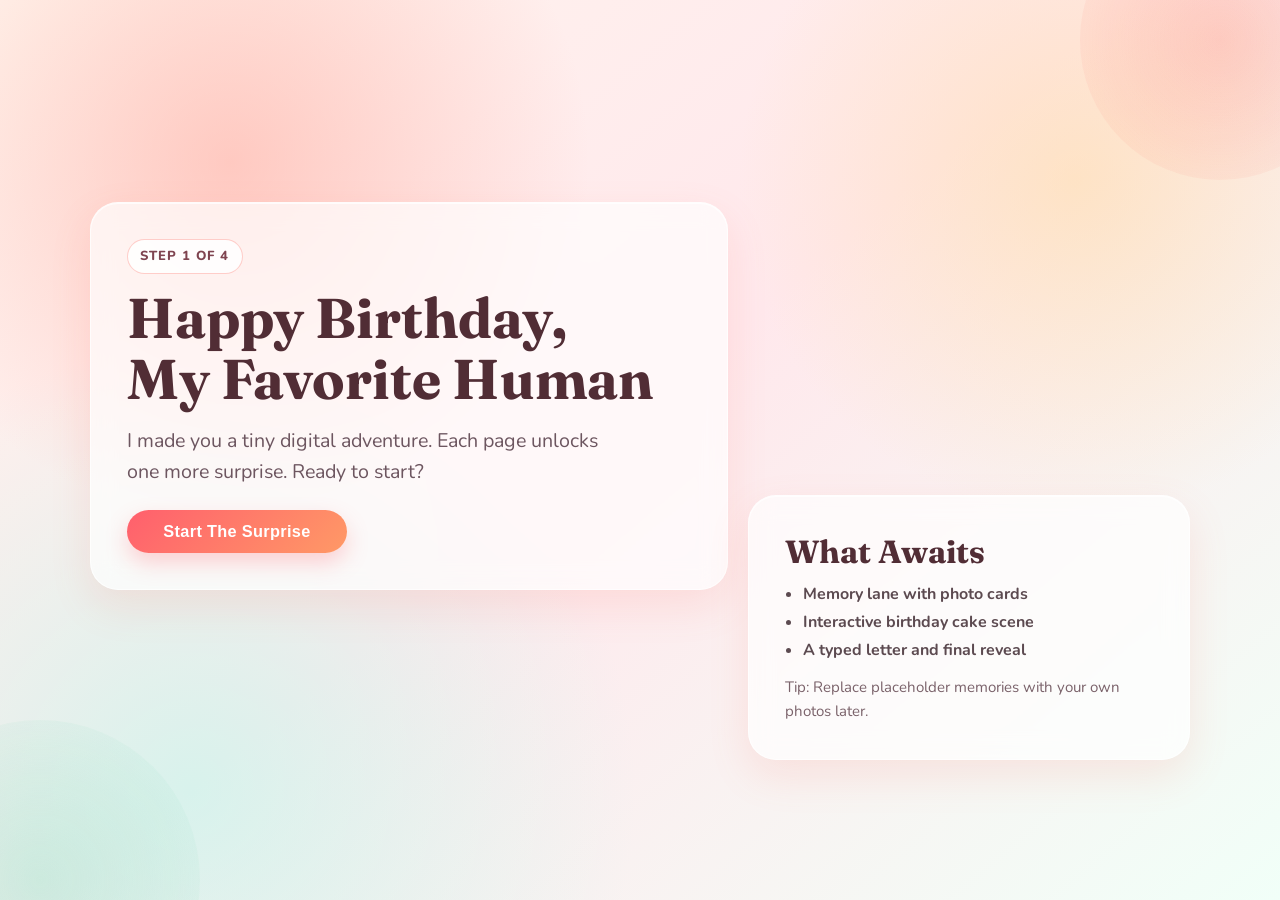
==== index.html @ 91bb22c3 "first commit" ====
<!DOCTYPE html>
<html lang="en">
<head>
  <meta charset="UTF-8">
  <meta name="viewport" content="width=device-width, initial-scale=1.0">
  <title>Birthday Surprise</title>
  <link rel="stylesheet" href="styles/base.css">
  <link rel="stylesheet" href="styles/index.css">
</head>
<body>
  <main class="page-shell hero-layout">
    <section class="glass-card hero-card">
      <p class="step-tag">Step 1 of 4</p>
      <h1>Happy Birthday, My Favorite Human</h1>
      <p class="hero-subtext">
        I made you a tiny digital adventure. Each page unlocks one more surprise.
        Ready to start?
      </p>
      <button id="startSurprise" class="btn">Start The Surprise</button>
    </section>

    <aside class="glass-card info-card">
      <h2>What Awaits</h2>
      <ul class="feature-list">
        <li>Memory lane with photo cards</li>
        <li>Interactive birthday cake scene</li>
        <li>A typed letter and final reveal</li>
      </ul>
      <p class="small-note">Tip: Replace placeholder memories with your own photos later.</p>
    </aside>
  </main>

  <script src="scripts/common.js"></script>
  <script src="scripts/index.js"></script>
</body>
</html>
---- styles/base.css ----
@import url("https://fonts.googleapis.com/css2?family=Fraunces:opsz,wght@9..144,600;9..144,700&family=Nunito:wght@400;600;700;800&display=swap");

:root {
  --ink: #38282d;
  --muted: #6d5660;
  --panel: rgba(255, 255, 255, 0.68);
  --edge: rgba(255, 255, 255, 0.7);
  --accent: #ff5f6d;
  --accent-strong: #ff6f61;
  --accent-soft: #ff9966;
  --mint: #d9fff1;
  --lavender: #f2ebff;
  --radius-xl: 28px;
}

* {
  box-sizing: border-box;
}

html,
body {
  margin: 0;
  padding: 0;
}

body {
  min-height: 100vh;
  font-family: "Nunito", Arial, sans-serif;
  color: var(--ink);
  background:
    radial-gradient(circle at 18% 18%, rgba(255, 154, 139, 0.45), transparent 28%),
    radial-gradient(circle at 84% 20%, rgba(255, 220, 164, 0.55), transparent 26%),
    radial-gradient(circle at 15% 88%, rgba(168, 255, 236, 0.45), transparent 33%),
    linear-gradient(140deg, #fff5ee 0%, #ffe8ec 48%, #f1fff8 100%);
  overflow-x: hidden;
  position: relative;
}

body::before,
body::after {
  content: "";
  position: fixed;
  pointer-events: none;
  z-index: 0;
  border-radius: 50%;
}

body::before {
  width: 280px;
  height: 280px;
  top: -100px;
  right: -80px;
  background: radial-gradient(circle, rgba(255, 110, 97, 0.24), rgba(255, 110, 97, 0));
}

body::after {
  width: 320px;
  height: 320px;
  left: -120px;
  bottom: -140px;
  background: radial-gradient(circle, rgba(154, 226, 197, 0.35), rgba(154, 226, 197, 0));
}

.page-shell {
  width: min(1100px, 92vw);
  margin: 0 auto;
  padding: 32px 0 60px;
  position: relative;
  z-index: 3;
}

.glass-card {
  border-radius: var(--radius-xl);
  border: 1px solid var(--edge);
  background: var(--panel);
  backdrop-filter: blur(12px);
  box-shadow:
    0 16px 40px rgba(255, 111, 97, 0.14),
    inset 0 1px 0 rgba(255, 255, 255, 0.75);
}

h1,
h2,
h3 {
  margin: 0;
  font-family: "Fraunces", Georgia, serif;
  color: #512d35;
}

p {
  margin: 0;
  line-height: 1.6;
}

.step-tag {
  display: inline-block;
  margin-bottom: 14px;
  padding: 6px 12px;
  border-radius: 999px;
  font-size: 0.82rem;
  font-weight: 800;
  text-transform: uppercase;
  letter-spacing: 0.08em;
  color: #7f4450;
  background: rgba(255, 255, 255, 0.86);
  border: 1px solid rgba(255, 133, 122, 0.4);
}

.btn {
  border: none;
  border-radius: 999px;
  padding: 12px 22px;
  font-size: 0.98rem;
  font-weight: 800;
  letter-spacing: 0.02em;
  color: #fff;
  background: linear-gradient(135deg, var(--accent), var(--accent-soft));
  box-shadow: 0 10px 22px rgba(255, 96, 109, 0.28);
  cursor: pointer;
  transition: transform 180ms ease, box-shadow 180ms ease, filter 180ms ease;
}

.btn:hover {
  transform: translateY(-2px);
  box-shadow: 0 14px 26px rgba(255, 96, 109, 0.36);
  filter: saturate(1.05);
}

.btn:active {
  transform: translateY(0);
}

.btn:focus-visible {
  outline: 3px solid rgba(255, 110, 97, 0.35);
  outline-offset: 2px;
}

.btn.secondary {
  color: #7b3e4a;
  background: rgba(255, 255, 255, 0.9);
  border: 1px solid rgba(255, 120, 103, 0.35);
  box-shadow: 0 8px 18px rgba(93, 57, 66, 0.1);
}

.btn.secondary:hover {
  box-shadow: 0 10px 20px rgba(93, 57, 66, 0.14);
}

.btn.hidden {
  display: none;
}

.link-row {
  display: flex;
  justify-content: space-between;
  gap: 12px;
  margin-top: 26px;
}

.link-row .btn {
  min-width: 132px;
}

.floating-layer {
  position: fixed;
  inset: 0;
  z-index: 1;
  pointer-events: none;
  overflow: hidden;
}

.float-item {
  position: absolute;
  bottom: -12vh;
  color: var(--float-color, var(--accent-strong));
  opacity: 0.3;
  font-size: var(--float-size, 24px);
  animation: drift-up var(--float-duration, 18s) linear infinite;
  transform: translateZ(0);
}

@keyframes drift-up {
  0% {
    transform: translate3d(0, 0, 0) rotate(0deg);
    opacity: 0;
  }
  10% {
    opacity: 0.58;
  }
  100% {
    transform: translate3d(var(--float-x, 20px), -120vh, 0) rotate(var(--float-rot, 160deg));
    opacity: 0;
  }
}

.confetti-burst {
  position: fixed;
  left: 50%;
  top: 50%;
  width: 10px;
  height: 16px;
  border-radius: 2px;
  pointer-events: none;
  z-index: 25;
  animation: confetti-burst 900ms cubic-bezier(0.17, 0.67, 0.34, 1) forwards;
}

@keyframes confetti-burst {
  from {
    transform: translate(-50%, -50%) translateY(0) rotate(0deg) scale(1);
    opacity: 1;
  }
  to {
    transform: translate(calc(-50% + var(--burst-x)), calc(-50% + var(--burst-y))) rotate(var(--burst-r)) scale(0.2);
    opacity: 0;
  }
}

@media (max-width: 760px) {
  .page-shell {
    width: min(720px, 94vw);
    padding: 20px 0 34px;
  }

  .link-row {
    flex-direction: column;
  }

  .link-row .btn {
    width: 100%;
  }
}
---- styles/index.css ----
.hero-layout {
  min-height: calc(100vh - 80px);
  display: grid;
  grid-template-columns: 1.3fr 0.9fr;
  gap: 20px;
  align-items: center;
}

.hero-card,
.info-card {
  padding: clamp(22px, 4vw, 36px);
}

.hero-card h1 {
  font-size: clamp(2rem, 5vw, 3.5rem);
  line-height: 1.08;
  margin-bottom: 16px;
  text-wrap: balance;
}

.hero-subtext {
  font-size: clamp(1.02rem, 2vw, 1.23rem);
  color: var(--muted);
  margin-bottom: 22px;
  max-width: 40ch;
}

.hero-card .btn {
  min-width: 220px;
  font-size: 1.02rem;
}

.info-card {
  align-self: end;
}

.info-card h2 {
  font-size: clamp(1.35rem, 3vw, 2rem);
  margin-bottom: 12px;
}

.feature-list {
  margin: 0 0 14px;
  padding-left: 18px;
  color: #5c4a50;
}

.feature-list li {
  margin: 6px 0;
  font-weight: 700;
}

.small-note {
  color: #7a626a;
  font-size: 0.94rem;
}

@media (max-width: 900px) {
  .hero-layout {
    grid-template-columns: 1fr;
    min-height: auto;
    padding-top: 20px;
  }

  .info-card {
    align-self: stretch;
  }
}
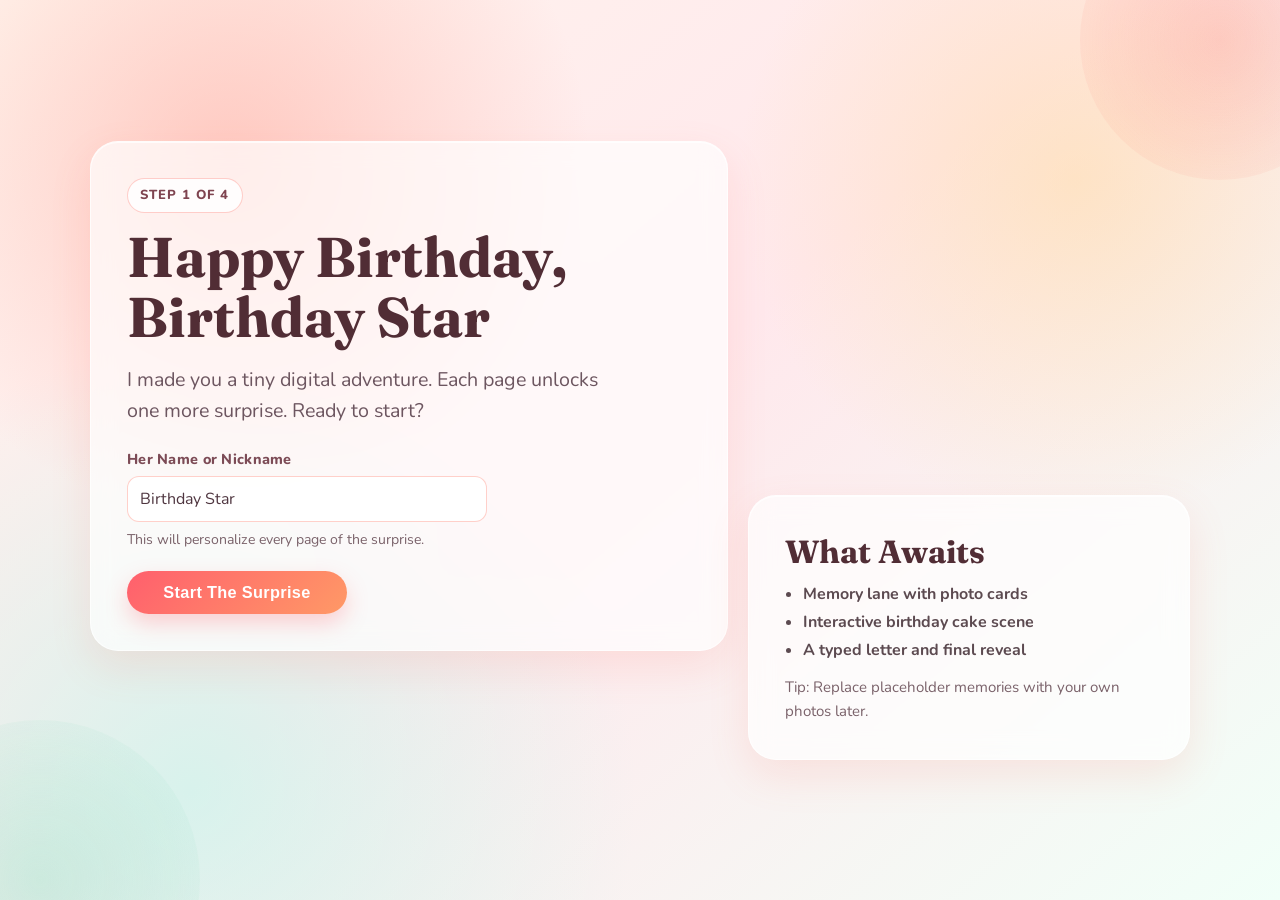
==== commit 0fe91ede: "modify new features" ====
--- a/index.html
+++ b/index.html
@@ -11,11 +11,23 @@
   <main class="page-shell hero-layout">
     <section class="glass-card hero-card">
       <p class="step-tag">Step 1 of 4</p>
-      <h1>Happy Birthday, My Favorite Human</h1>
+      <h1>Happy Birthday, <span id="recipientHeading">My Favorite Human</span></h1>
       <p class="hero-subtext">
         I made you a tiny digital adventure. Each page unlocks one more surprise.
         Ready to start?
       </p>
+      <div class="name-capture">
+        <label for="recipientName">Her Name or Nickname</label>
+        <input
+          id="recipientName"
+          class="name-input"
+          type="text"
+          maxlength="36"
+          autocomplete="name"
+          placeholder="Type her name here"
+        >
+        <p class="name-help">This will personalize every page of the surprise.</p>
+      </div>
       <button id="startSurprise" class="btn">Start The Surprise</button>
     </section>
 
--- a/styles/index.css
+++ b/styles/index.css
@@ -28,6 +28,42 @@
 .hero-card .btn {
   min-width: 220px;
   font-size: 1.02rem;
+}
+
+.name-capture {
+  margin: 0 0 20px;
+  max-width: 360px;
+}
+
+.name-capture label {
+  display: block;
+  margin-bottom: 7px;
+  font-size: 0.9rem;
+  font-weight: 800;
+  color: #7c4b56;
+  letter-spacing: 0.02em;
+}
+
+.name-input {
+  width: 100%;
+  border: 1px solid rgba(255, 120, 103, 0.35);
+  border-radius: 12px;
+  padding: 11px 12px;
+  font: inherit;
+  color: #4f3640;
+  background: rgba(255, 255, 255, 0.88);
+  box-shadow: inset 0 1px 0 rgba(255, 255, 255, 0.75);
+}
+
+.name-input:focus {
+  outline: 3px solid rgba(255, 111, 97, 0.22);
+  outline-offset: 1px;
+}
+
+.name-help {
+  margin-top: 7px;
+  color: #7a626a;
+  font-size: 0.88rem;
 }
 
 .info-card {
